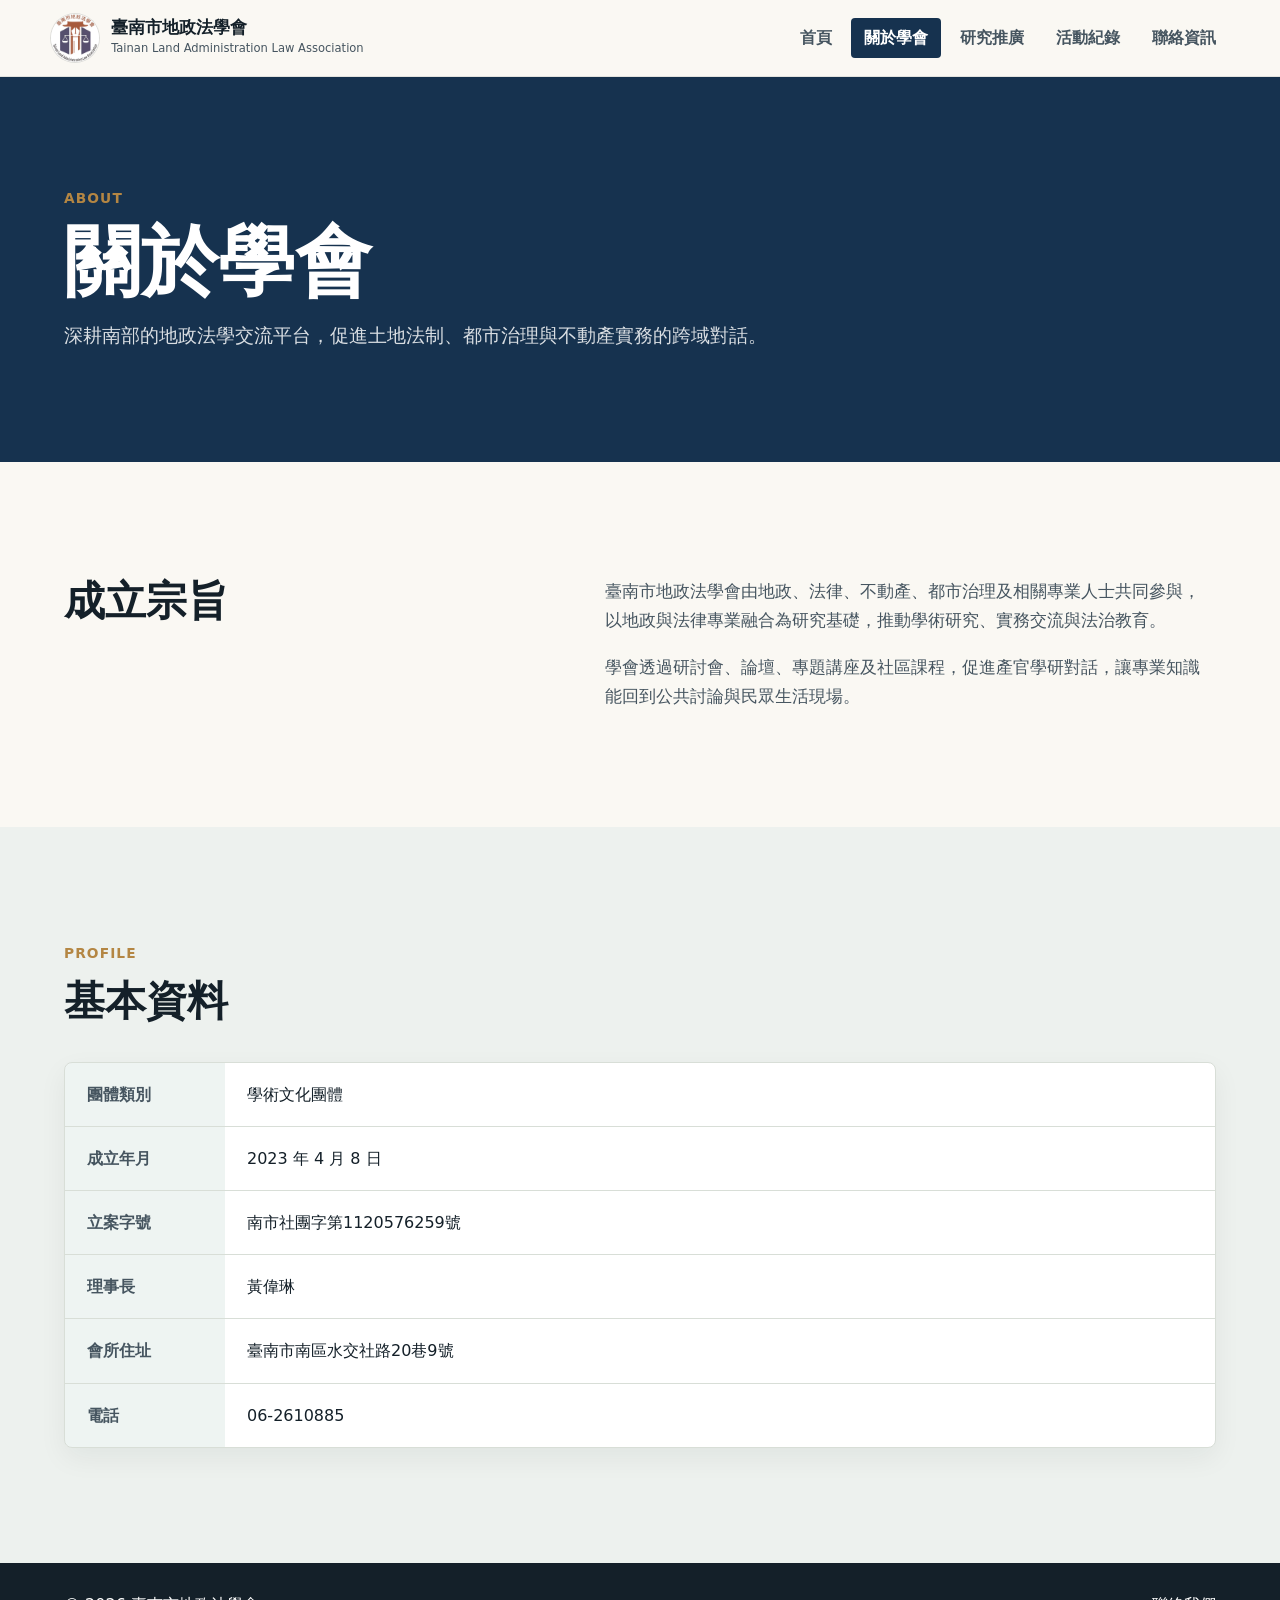
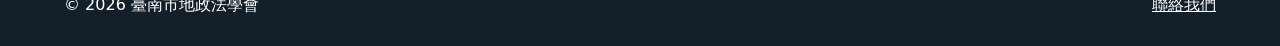
==== about.html @ 026fd6a2 "feat: convert site to multi-page navigation" ====
<!doctype html>
<html lang="zh-Hant-TW">
  <head>
    <meta charset="utf-8" />
    <meta name="viewport" content="width=device-width, initial-scale=1" />
    <title>關於學會｜臺南市地政法學會</title>
    <meta name="description" content="臺南市地政法學會簡介、成立宗旨與基本資料。" />
    <link rel="icon" href="assets/images/TLALA_LOGO_circle.png" type="image/png" />
    <link rel="apple-touch-icon" href="assets/images/TLALA_LOGO_circle_180.png" />
    <link rel="stylesheet" href="assets/css/styles.css" />
  </head>
  <body>
    <header class="site-header">
      <a class="brand" href="index.html" aria-label="臺南市地政法學會首頁">
        <img class="brand-logo" src="assets/images/TLALA_LOGO_circle.png" alt="臺南市地政法學會標誌" />
        <span>
          <strong>臺南市地政法學會</strong>
          <small>Tainan Land Administration Law Association</small>
        </span>
      </a>
      <button class="nav-toggle" type="button" aria-expanded="false" aria-controls="site-nav" data-nav-toggle>
        <span></span>
        <span></span>
        <span></span>
      </button>
      <nav id="site-nav" class="site-nav" data-nav>
        <a href="index.html">首頁</a>
        <a class="active" href="about.html">關於學會</a>
        <a href="focus.html">研究推廣</a>
        <a href="events.html">活動紀錄</a>
        <a href="contact.html">聯絡資訊</a>
      </nav>
    </header>

    <main>
      <section class="page-hero">
        <p class="eyebrow">About</p>
        <h1>關於學會</h1>
        <p>深耕南部的地政法學交流平台，促進土地法制、都市治理與不動產實務的跨域對話。</p>
      </section>

      <section class="section split">
        <div>
          <h2>成立宗旨</h2>
        </div>
        <div class="section-copy">
          <p>
            臺南市地政法學會由地政、法律、不動產、都市治理及相關專業人士共同參與，以地政與法律專業融合為研究基礎，推動學術研究、實務交流與法治教育。
          </p>
          <p>
            學會透過研討會、論壇、專題講座及社區課程，促進產官學研對話，讓專業知識能回到公共討論與民眾生活現場。
          </p>
        </div>
      </section>

      <section class="section muted">
        <div class="section-heading">
          <p class="eyebrow">Profile</p>
          <h2>基本資料</h2>
        </div>
        <div class="profile-table">
          <dl>
            <div><dt>團體類別</dt><dd>學術文化團體</dd></div>
            <div><dt>成立年月</dt><dd>2023 年 4 月 8 日</dd></div>
            <div><dt>立案字號</dt><dd>南市社團字第1120576259號</dd></div>
            <div><dt>理事長</dt><dd>黃偉琳</dd></div>
            <div><dt>會所住址</dt><dd>臺南市南區水交社路20巷9號</dd></div>
            <div><dt>電話</dt><dd>06-2610885</dd></div>
          </dl>
        </div>
      </section>
    </main>

    <footer class="site-footer">
      <p>© <span data-year></span> 臺南市地政法學會</p>
      <a href="contact.html">聯絡我們</a>
    </footer>
    <script src="assets/js/main.js"></script>
  </body>
</html>
---- assets/css/styles.css ----
:root {
  --ink: #142029;
  --ink-soft: #465560;
  --paper: #faf8f3;
  --surface: #ffffff;
  --mist: #edf1ee;
  --line: #d8ded7;
  --navy: #16324f;
  --green: #2f6f5e;
  --gold: #b48643;
  --shadow: 0 18px 45px rgba(20, 32, 41, 0.12);
  color-scheme: light;
  font-family: "Noto Sans TC", "Microsoft JhengHei", "PingFang TC", system-ui, sans-serif;
}

* {
  box-sizing: border-box;
}

html {
  scroll-behavior: smooth;
}

body {
  margin: 0;
  background: var(--paper);
  color: var(--ink);
  line-height: 1.7;
}

a {
  color: inherit;
}

.site-header {
  position: sticky;
  top: 0;
  z-index: 10;
  display: flex;
  align-items: center;
  justify-content: space-between;
  gap: 24px;
  padding: 14px clamp(18px, 4vw, 56px);
  background: rgba(250, 248, 243, 0.97);
  border-bottom: 1px solid rgba(20, 32, 41, 0.1);
  box-shadow: 0 1px 0 rgba(20, 32, 41, 0.04);
  backdrop-filter: blur(16px);
}

.brand {
  display: inline-flex;
  align-items: center;
  gap: 12px;
  min-width: 0;
  text-decoration: none;
}

.brand-logo {
  width: 48px;
  height: 48px;
  flex: 0 0 48px;
  object-fit: cover;
  border-radius: 50%;
  background: #fff;
  box-shadow: 0 0 0 1px rgba(20, 32, 41, 0.12);
}

.brand strong,
.brand small {
  display: block;
}

.brand strong {
  font-size: 1.05rem;
  line-height: 1.3;
  letter-spacing: 0;
}

.brand small {
  font-size: 0.72rem;
  color: var(--ink-soft);
}

.site-nav {
  display: flex;
  align-items: center;
  gap: 6px;
  font-weight: 800;
}

.site-nav a {
  display: inline-flex;
  align-items: center;
  min-height: 40px;
  padding: 0 13px;
  border-radius: 4px;
  text-decoration: none;
  color: var(--ink-soft);
}

.site-nav a:hover,
.site-nav a.active {
  background: var(--navy);
  color: #fff;
}

.nav-toggle {
  display: none;
  width: 42px;
  height: 42px;
  border: 1px solid var(--line);
  border-radius: 50%;
  background: transparent;
  color: var(--ink);
  padding: 10px;
}

.nav-toggle span {
  display: block;
  height: 2px;
  margin: 5px 0;
  background: currentColor;
}

.hero {
  position: relative;
  min-height: 640px;
  display: grid;
  align-items: center;
  overflow: hidden;
  color: #fff;
}

.hero-image,
.hero-overlay {
  position: absolute;
  inset: 0;
}

.hero-image {
  width: 100%;
  height: 100%;
  object-fit: cover;
}

.hero-overlay {
  background:
    linear-gradient(90deg, rgba(15, 31, 45, 0.9), rgba(15, 31, 45, 0.56) 52%, rgba(15, 31, 45, 0.18)),
    linear-gradient(0deg, rgba(20, 32, 41, 0.42), rgba(20, 32, 41, 0.04) 34%);
}

.hero-content {
  position: relative;
  width: min(1100px, calc(100% - 36px));
  margin: 0 auto;
}

.eyebrow {
  margin: 0 0 12px;
  color: var(--gold);
  font-size: 0.86rem;
  font-weight: 900;
  letter-spacing: 0.08em;
  text-transform: uppercase;
}

.hero .eyebrow {
  color: #e8c987;
}

h1,
h2,
h3,
p {
  margin-top: 0;
}

h1 {
  margin-bottom: 24px;
  font-size: clamp(3rem, 8vw, 6.4rem);
  line-height: 1.03;
  font-weight: 900;
  letter-spacing: 0;
}

h2 {
  margin-bottom: 18px;
  font-size: clamp(1.8rem, 3.2vw, 3.1rem);
  line-height: 1.18;
  letter-spacing: 0;
}

h3 {
  margin-bottom: 8px;
  font-size: 1.22rem;
  line-height: 1.3;
}

.hero-copy,
.lead {
  max-width: 720px;
  color: var(--ink-soft);
  font-size: clamp(1.05rem, 1.6vw, 1.24rem);
}

.hero-copy {
  color: rgba(255, 255, 255, 0.9);
}

.hero-actions,
.section-actions {
  display: flex;
  flex-wrap: wrap;
  gap: 14px;
  margin-top: 34px;
}

.button {
  display: inline-flex;
  align-items: center;
  justify-content: center;
  min-height: 48px;
  padding: 0 20px;
  border: 1px solid currentColor;
  border-radius: 4px;
  text-decoration: none;
  font-weight: 900;
}

.button.primary {
  background: #fff;
  color: var(--navy);
  border-color: #fff;
}

.button.secondary {
  color: #fff;
}

.button.dark {
  background: var(--navy);
  color: #fff;
  border-color: var(--navy);
}

.quick-facts {
  display: grid;
  grid-template-columns: repeat(4, minmax(0, 1fr));
  gap: 1px;
  background: var(--line);
  border-bottom: 1px solid var(--line);
}

.quick-facts article {
  background: var(--surface);
  padding: 24px clamp(18px, 3vw, 34px);
}

.quick-facts span,
.contact-card span {
  display: block;
  margin-bottom: 5px;
  color: var(--ink-soft);
  font-size: 0.9rem;
}

.quick-facts strong,
.contact-card strong {
  display: block;
  font-size: 1.06rem;
}

.section {
  padding: clamp(64px, 9vw, 116px) clamp(18px, 5vw, 72px);
}

.page-hero {
  padding: clamp(64px, 9vw, 110px) clamp(18px, 5vw, 72px);
  background: var(--navy);
  color: #fff;
}

.page-hero h1 {
  font-size: clamp(2.8rem, 6vw, 5.2rem);
  margin-bottom: 18px;
}

.page-hero p:last-child {
  max-width: 760px;
  margin-bottom: 0;
  color: rgba(255, 255, 255, 0.84);
  font-size: 1.18rem;
}

.intro-grid,
.split,
.resources,
.contact {
  display: grid;
  grid-template-columns: minmax(260px, 0.85fr) minmax(0, 1.15fr);
  gap: clamp(34px, 7vw, 96px);
  align-items: start;
}

.section-copy {
  font-size: 1.08rem;
  color: var(--ink-soft);
}

.section-copy p:last-child,
.contact p:last-child,
.section-heading p:last-child {
  margin-bottom: 0;
}

.muted {
  background: var(--mist);
}

.section-heading {
  max-width: 760px;
  margin-bottom: 36px;
}

.feature-links {
  display: grid;
  gap: 12px;
}

.feature-links a {
  display: grid;
  grid-template-columns: 56px 1fr;
  gap: 4px 18px;
  padding: 22px;
  background: var(--surface);
  border: 1px solid var(--line);
  border-radius: 8px;
  text-decoration: none;
  box-shadow: 0 10px 28px rgba(20, 32, 41, 0.06);
}

.feature-links span {
  grid-row: span 2;
  color: var(--gold);
  font-weight: 900;
}

.feature-links strong {
  font-size: 1.24rem;
}

.feature-links small {
  color: var(--ink-soft);
  font-size: 0.95rem;
}

.focus-grid,
.news-list {
  display: grid;
  grid-template-columns: repeat(3, minmax(0, 1fr));
  gap: 18px;
}

.focus-grid article,
.news-list article {
  min-height: 250px;
  padding: 30px;
  background: var(--surface);
  border: 1px solid var(--line);
  border-radius: 8px;
  box-shadow: 0 10px 28px rgba(20, 32, 41, 0.06);
}

.focus-grid h2,
.timeline h2 {
  font-size: 1.35rem;
}

.focus-grid p,
.timeline p,
.news-list p {
  color: var(--ink-soft);
}

.icon {
  display: grid;
  place-items: center;
  width: 46px;
  height: 46px;
  margin-bottom: 24px;
  border-radius: 50%;
  background: var(--green);
  color: #fff;
  font-weight: 900;
}

.news-list time,
.timeline time {
  color: var(--green);
  font-weight: 900;
}

.timeline {
  border-top: 1px solid var(--line);
}

.timeline article {
  display: grid;
  grid-template-columns: 150px minmax(0, 1fr);
  gap: 32px;
  padding: 28px 0;
  border-bottom: 1px solid var(--line);
}

.timeline p {
  margin-bottom: 0;
}

.resources {
  background: var(--navy);
  color: #fff;
}

.resources .eyebrow {
  color: #e8c987;
}

.resource-list {
  display: grid;
  gap: 12px;
}

.resource-list a {
  padding: 18px 20px;
  background: rgba(255, 255, 255, 0.08);
  border: 1px solid rgba(255, 255, 255, 0.18);
  border-radius: 8px;
  text-decoration: none;
  font-weight: 800;
}

.resource-list a:hover {
  background: rgba(255, 255, 255, 0.14);
}

.profile-table dl {
  margin: 0;
  background: var(--surface);
  border: 1px solid var(--line);
  border-radius: 8px;
  overflow: hidden;
  box-shadow: 0 10px 28px rgba(20, 32, 41, 0.06);
}

.profile-table div {
  display: grid;
  grid-template-columns: 160px minmax(0, 1fr);
  border-bottom: 1px solid var(--line);
}

.profile-table div:last-child {
  border-bottom: 0;
}

.profile-table dt,
.profile-table dd {
  margin: 0;
  padding: 18px 22px;
}

.profile-table dt {
  background: rgba(47, 111, 94, 0.08);
  color: var(--ink-soft);
  font-weight: 900;
}

.contact-card {
  display: grid;
  gap: 6px;
  margin: 0;
  padding: clamp(24px, 4vw, 36px);
  background: var(--surface);
  border: 1px solid var(--line);
  border-radius: 8px;
  box-shadow: var(--shadow);
  font-style: normal;
}

.contact-card strong:not(:last-child) {
  margin-bottom: 18px;
}

.site-footer {
  display: flex;
  justify-content: space-between;
  gap: 18px;
  padding: 28px clamp(18px, 5vw, 72px);
  background: var(--ink);
  color: #fff;
}

.site-footer p {
  margin: 0;
}

@media (max-width: 980px) {
  .nav-toggle {
    display: block;
  }

  .site-nav {
    position: absolute;
    top: 100%;
    left: 0;
    right: 0;
    display: none;
    flex-direction: column;
    align-items: stretch;
    gap: 0;
    padding: 10px 18px 18px;
    background: rgba(250, 248, 243, 0.98);
    border-bottom: 1px solid var(--line);
    box-shadow: 0 16px 34px rgba(20, 32, 41, 0.12);
  }

  .site-nav.is-open {
    display: flex;
  }

  .site-nav a {
    border-radius: 0;
    min-height: 46px;
  }

  .quick-facts,
  .intro-grid,
  .focus-grid,
  .news-list,
  .split,
  .resources,
  .contact {
    grid-template-columns: 1fr;
  }

  .hero {
    min-height: 560px;
  }
}

@media (max-width: 640px) {
  .site-header {
    padding: 12px 16px;
  }

  .brand small {
    display: none;
  }

  .brand-logo {
    width: 40px;
    height: 40px;
    flex-basis: 40px;
  }

  h1 {
    font-size: 3rem;
  }

  .hero {
    min-height: 500px;
  }

  .hero-content {
    width: min(100% - 32px, 1100px);
  }

  .quick-facts,
  .timeline article,
  .profile-table div {
    grid-template-columns: 1fr;
  }

  .profile-table dt {
    padding-bottom: 6px;
  }

  .profile-table dd {
    padding-top: 6px;
  }

  .site-footer {
    flex-direction: column;
  }
}
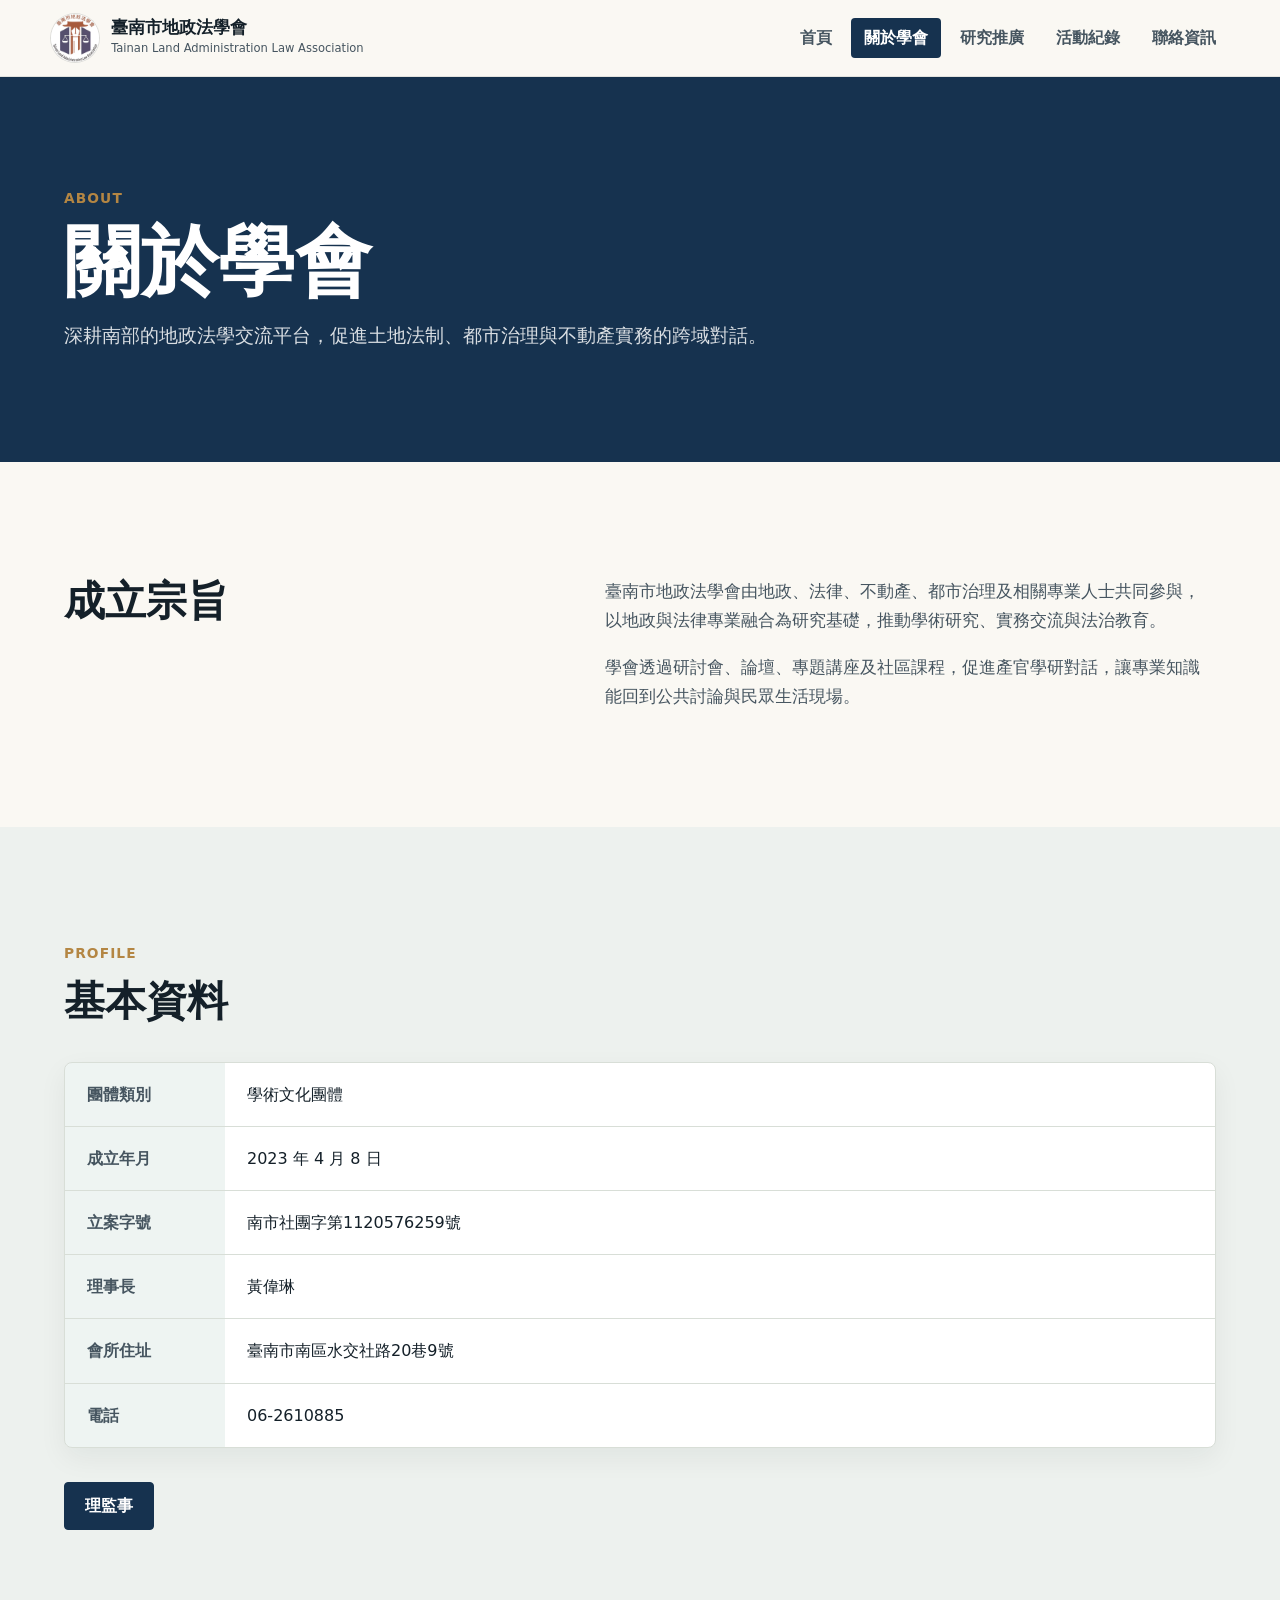
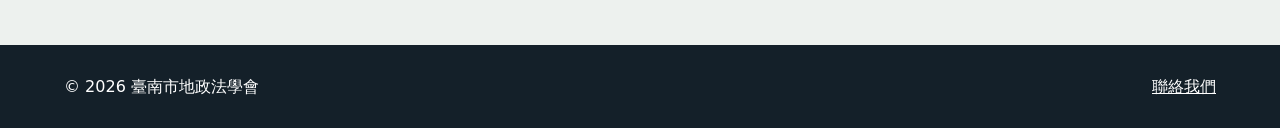
==== commit 36037fd0: "feat(site): add directors page and about dropdown navigation" ====
--- a/about.html
+++ b/about.html
@@ -25,7 +25,13 @@
       </button>
       <nav id="site-nav" class="site-nav" data-nav>
         <a href="index.html">首頁</a>
-        <a class="active" href="about.html">關於學會</a>
+        <div class="nav-dropdown">
+          <a class="active" href="about.html">關於學會</a>
+          <div class="nav-dropdown-menu">
+            <a class="active" href="about.html">學會簡介</a>
+            <a href="directors.html">理監事</a>
+          </div>
+        </div>
         <a href="focus.html">研究推廣</a>
         <a href="events.html">活動紀錄</a>
         <a href="contact.html">聯絡資訊</a>
@@ -68,6 +74,9 @@
             <div><dt>電話</dt><dd>06-2610885</dd></div>
           </dl>
         </div>
+        <div class="section-actions">
+          <a class="button dark" href="directors.html">理監事</a>
+        </div>
       </section>
     </main>
 
--- a/assets/css/styles.css
+++ b/assets/css/styles.css
@@ -104,6 +104,35 @@
   color: #fff;
 }
 
+.nav-dropdown {
+  position: relative;
+}
+
+.nav-dropdown-menu {
+  position: absolute;
+  top: calc(100% + 6px);
+  left: 0;
+  min-width: 160px;
+  display: none;
+  padding: 6px;
+  border: 1px solid var(--line);
+  border-radius: 6px;
+  background: #fff;
+  box-shadow: 0 10px 22px rgba(20, 32, 41, 0.12);
+  z-index: 20;
+}
+
+.nav-dropdown:hover .nav-dropdown-menu,
+.nav-dropdown:focus-within .nav-dropdown-menu {
+  display: grid;
+  gap: 4px;
+}
+
+.nav-dropdown-menu a {
+  min-height: 36px;
+  border-radius: 4px;
+}
+
 .nav-toggle {
   display: none;
   width: 42px;
@@ -124,35 +153,61 @@
 
 .hero {
   position: relative;
-  min-height: 640px;
-  display: grid;
-  align-items: center;
+  display: block;
   overflow: hidden;
-  color: #fff;
-}
-
-.hero-image,
-.hero-overlay {
+  background: var(--mist);
+}
+
+.hero::after {
+  content: "";
   position: absolute;
   inset: 0;
+  background: linear-gradient(90deg, rgba(20, 32, 41, 0.52) 0%, rgba(20, 32, 41, 0.22) 45%, rgba(20, 32, 41, 0.1) 100%);
+  pointer-events: none;
 }
 
 .hero-image {
+  display: block;
   width: 100%;
-  height: 100%;
-  object-fit: cover;
-}
-
-.hero-overlay {
-  background:
-    linear-gradient(90deg, rgba(15, 31, 45, 0.9), rgba(15, 31, 45, 0.56) 52%, rgba(15, 31, 45, 0.18)),
-    linear-gradient(0deg, rgba(20, 32, 41, 0.42), rgba(20, 32, 41, 0.04) 34%);
+  height: auto;
 }
 
 .hero-content {
-  position: relative;
-  width: min(1100px, calc(100% - 36px));
-  margin: 0 auto;
+  position: absolute;
+  left: clamp(18px, 5vw, 72px);
+  right: clamp(18px, 5vw, 72px);
+  bottom: clamp(24px, 5vw, 72px);
+  z-index: 1;
+  max-width: 820px;
+}
+
+.hero-content .eyebrow {
+  color: #8fd0ff;
+}
+
+.hero-title {
+  margin-bottom: 14px;
+}
+
+.hero-org-name {
+  display: block;
+  color: #e8c987;
+  font-size: clamp(2.1rem, 5vw, 3.4rem);
+  line-height: 1.08;
+  font-weight: 900;
+}
+
+.hero-tagline {
+  display: block;
+  color: #fff;
+  font-size: clamp(1.4rem, 3.1vw, 2.35rem);
+  line-height: 1.2;
+  font-weight: 700;
+}
+
+.hero-content .lead {
+  max-width: 760px;
+  color: rgba(255, 255, 255, 0.92);
 }
 
 .eyebrow {
@@ -162,10 +217,6 @@
   font-weight: 900;
   letter-spacing: 0.08em;
   text-transform: uppercase;
-}
-
-.hero .eyebrow {
-  color: #e8c987;
 }
 
 h1,
@@ -196,18 +247,12 @@
   line-height: 1.3;
 }
 
-.hero-copy,
 .lead {
   max-width: 720px;
   color: var(--ink-soft);
   font-size: clamp(1.05rem, 1.6vw, 1.24rem);
 }
 
-.hero-copy {
-  color: rgba(255, 255, 255, 0.9);
-}
-
-.hero-actions,
 .section-actions {
   display: flex;
   flex-wrap: wrap;
@@ -243,20 +288,6 @@
   border-color: var(--navy);
 }
 
-.quick-facts {
-  display: grid;
-  grid-template-columns: repeat(4, minmax(0, 1fr));
-  gap: 1px;
-  background: var(--line);
-  border-bottom: 1px solid var(--line);
-}
-
-.quick-facts article {
-  background: var(--surface);
-  padding: 24px clamp(18px, 3vw, 34px);
-}
-
-.quick-facts span,
 .contact-card span {
   display: block;
   margin-bottom: 5px;
@@ -264,7 +295,6 @@
   font-size: 0.9rem;
 }
 
-.quick-facts strong,
 .contact-card strong {
   display: block;
   font-size: 1.06rem;
@@ -292,7 +322,6 @@
   font-size: 1.18rem;
 }
 
-.intro-grid,
 .split,
 .resources,
 .contact {
@@ -322,38 +351,6 @@
   margin-bottom: 36px;
 }
 
-.feature-links {
-  display: grid;
-  gap: 12px;
-}
-
-.feature-links a {
-  display: grid;
-  grid-template-columns: 56px 1fr;
-  gap: 4px 18px;
-  padding: 22px;
-  background: var(--surface);
-  border: 1px solid var(--line);
-  border-radius: 8px;
-  text-decoration: none;
-  box-shadow: 0 10px 28px rgba(20, 32, 41, 0.06);
-}
-
-.feature-links span {
-  grid-row: span 2;
-  color: var(--gold);
-  font-weight: 900;
-}
-
-.feature-links strong {
-  font-size: 1.24rem;
-}
-
-.feature-links small {
-  color: var(--ink-soft);
-  font-size: 0.95rem;
-}
-
 .focus-grid,
 .news-list {
   display: grid;
@@ -363,6 +360,8 @@
 
 .focus-grid article,
 .news-list article {
+  display: grid;
+  grid-template-rows: auto auto 1fr auto;
   min-height: 250px;
   padding: 30px;
   background: var(--surface);
@@ -372,14 +371,26 @@
 }
 
 .focus-grid h2,
-.timeline h2 {
+.event-card h2 {
   font-size: 1.35rem;
 }
 
 .focus-grid p,
-.timeline p,
+.event-card p,
 .news-list p {
   color: var(--ink-soft);
+}
+
+.card-link {
+  justify-self: end;
+  align-self: end;
+  color: var(--green);
+  font-weight: 900;
+  text-decoration: none;
+}
+
+.card-link:hover {
+  text-decoration: underline;
 }
 
 .icon {
@@ -395,25 +406,105 @@
 }
 
 .news-list time,
-.timeline time {
+.event-card time {
   color: var(--green);
   font-weight: 900;
 }
 
-.timeline {
-  border-top: 1px solid var(--line);
-}
-
-.timeline article {
-  display: grid;
-  grid-template-columns: 150px minmax(0, 1fr);
-  gap: 32px;
-  padding: 28px 0;
-  border-bottom: 1px solid var(--line);
-}
-
-.timeline p {
+.event-list {
+  display: grid;
+  gap: 22px;
+}
+
+.event-card {
+  display: grid;
+  grid-template-columns: minmax(220px, 0.42fr) minmax(0, 1fr);
+  background: var(--surface);
+  border: 1px solid var(--line);
+  border-radius: 8px;
+  overflow: hidden;
+  box-shadow: 0 10px 28px rgba(20, 32, 41, 0.06);
+}
+
+.event-card.text-only {
+  grid-template-columns: 1fr;
+}
+
+.event-media {
+  margin: 0;
+  background: var(--surface);
+  border-right: 1px solid var(--line);
+}
+
+.event-media img {
+  display: block;
+  width: 100%;
+  height: 100%;
+  min-height: 360px;
+  object-fit: cover;
+  object-position: top center;
+  background: var(--mist);
+}
+
+.event-body {
+  padding: clamp(24px, 4vw, 36px);
+}
+
+.event-body p:last-child,
+.event-details,
+.event-links {
   margin-bottom: 0;
+}
+
+.event-details {
+  display: grid;
+  gap: 10px;
+  margin: 22px 0 0;
+}
+
+.event-details div {
+  display: grid;
+  grid-template-columns: 90px minmax(0, 1fr);
+  gap: 14px;
+}
+
+.event-details dt,
+.event-details dd {
+  margin: 0;
+}
+
+.event-details dt {
+  color: var(--ink);
+  font-weight: 900;
+}
+
+.event-details dd {
+  color: var(--ink-soft);
+}
+
+.event-links {
+  display: flex;
+  flex-wrap: wrap;
+  gap: 10px;
+  margin-top: 22px;
+}
+
+.event-links a {
+  display: inline-flex;
+  align-items: center;
+  min-height: 40px;
+  padding: 0 14px;
+  border: 1px solid var(--line);
+  border-radius: 4px;
+  background: rgba(47, 111, 94, 0.08);
+  color: var(--green);
+  text-decoration: none;
+  font-weight: 900;
+}
+
+.event-links a:hover {
+  background: var(--green);
+  color: #fff;
 }
 
 .resources {
@@ -472,6 +563,39 @@
   background: rgba(47, 111, 94, 0.08);
   color: var(--ink-soft);
   font-weight: 900;
+}
+
+.table-wrap {
+  overflow-x: auto;
+  border: 1px solid var(--line);
+  border-radius: 8px;
+  background: var(--surface);
+  box-shadow: 0 10px 28px rgba(20, 32, 41, 0.06);
+}
+
+.member-table {
+  width: 100%;
+  min-width: 640px;
+  border-collapse: collapse;
+}
+
+.member-table th,
+.member-table td {
+  padding: 12px 14px;
+  border-bottom: 1px solid var(--line);
+  text-align: left;
+  vertical-align: top;
+}
+
+.member-table th {
+  background: rgba(47, 111, 94, 0.1);
+  color: var(--ink);
+  font-weight: 900;
+  white-space: nowrap;
+}
+
+.member-table tbody tr:last-child td {
+  border-bottom: 0;
 }
 
 .contact-card {
@@ -532,19 +656,52 @@
     min-height: 46px;
   }
 
-  .quick-facts,
-  .intro-grid,
+  .nav-dropdown {
+    width: 100%;
+  }
+
+  .nav-dropdown-menu {
+    position: static;
+    display: grid;
+    gap: 0;
+    min-width: 0;
+    margin: 0 0 0 12px;
+    padding: 0;
+    border: 0;
+    border-radius: 0;
+    box-shadow: none;
+    background: transparent;
+  }
+
+  .nav-dropdown-menu a {
+    min-height: 40px;
+    font-size: 0.95rem;
+  }
+
   .focus-grid,
   .news-list,
+  .event-card,
   .split,
   .resources,
   .contact {
     grid-template-columns: 1fr;
   }
 
-  .hero {
-    min-height: 560px;
-  }
+  .event-media {
+    border-right: 0;
+    border-bottom: 1px solid var(--line);
+  }
+
+  .event-media img {
+    height: auto;
+    min-height: 0;
+    aspect-ratio: 3 / 4;
+  }
+
+  .hero-content {
+    right: 18px;
+  }
+
 }
 
 @media (max-width: 640px) {
@@ -566,16 +723,23 @@
     font-size: 3rem;
   }
 
-  .hero {
-    min-height: 500px;
-  }
-
   .hero-content {
-    width: min(100% - 32px, 1100px);
-  }
-
-  .quick-facts,
-  .timeline article,
+    left: 16px;
+    right: 16px;
+    bottom: 16px;
+  }
+
+  .hero-org-name {
+    font-size: clamp(1.6rem, 8vw, 2.2rem);
+    line-height: 1.12;
+  }
+
+  .hero-tagline {
+    font-size: clamp(1.2rem, 6vw, 1.8rem);
+    line-height: 1.25;
+  }
+
+  .event-details div,
   .profile-table div {
     grid-template-columns: 1fr;
   }
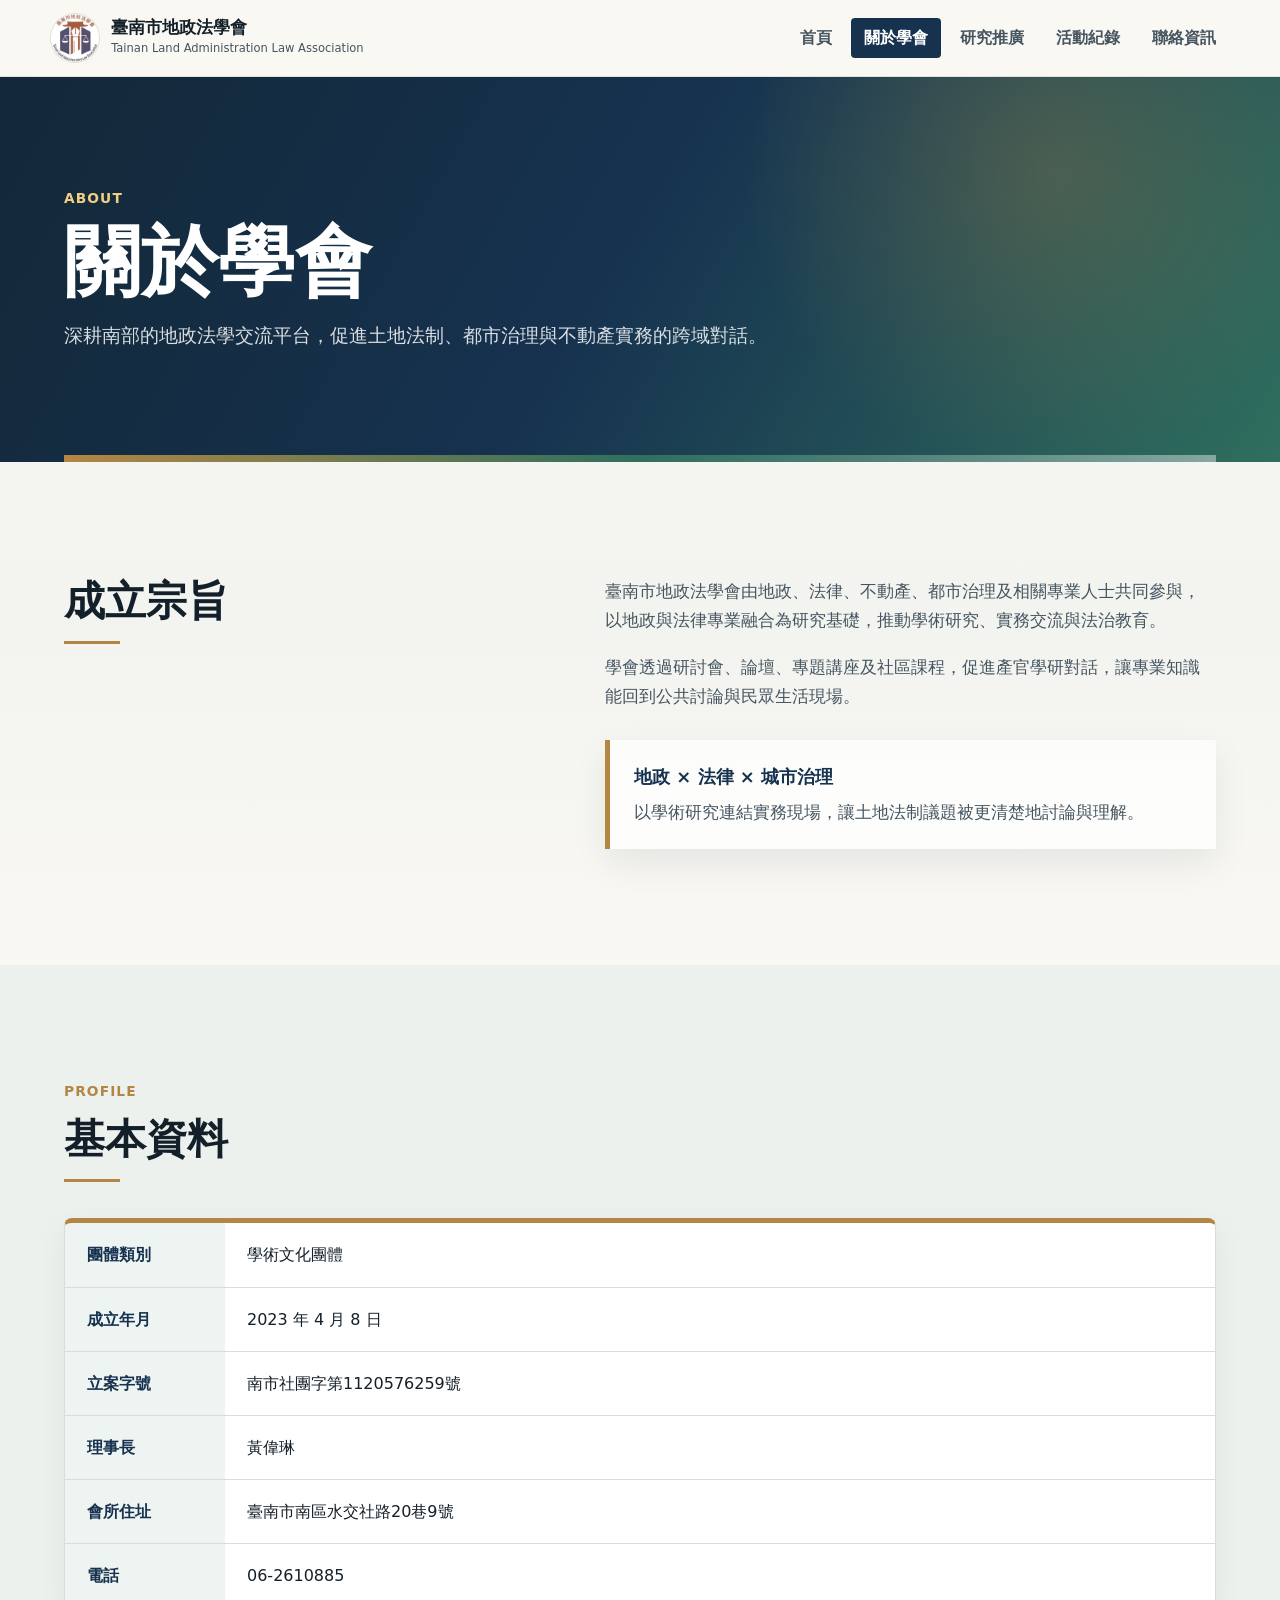
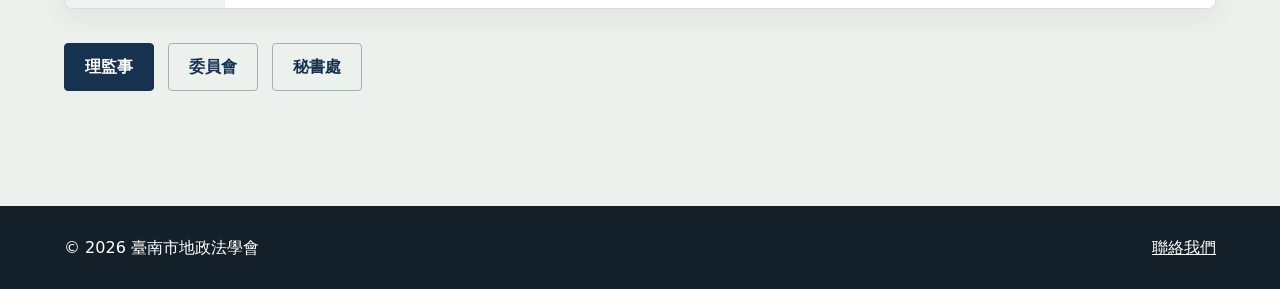
==== commit c33cae35: "feat: update about section pages" ====
--- a/about.html
+++ b/about.html
@@ -9,7 +9,7 @@
     <link rel="apple-touch-icon" href="assets/images/TLALA_LOGO_circle_180.png" />
     <link rel="stylesheet" href="assets/css/styles.css" />
   </head>
-  <body>
+  <body class="about-suite">
     <header class="site-header">
       <a class="brand" href="index.html" aria-label="臺南市地政法學會首頁">
         <img class="brand-logo" src="assets/images/TLALA_LOGO_circle.png" alt="臺南市地政法學會標誌" />
@@ -30,6 +30,8 @@
           <div class="nav-dropdown-menu">
             <a class="active" href="about.html">學會簡介</a>
             <a href="directors.html">理監事</a>
+            <a href="committee.html">委員會</a>
+            <a href="secretariat.html">秘書處</a>
           </div>
         </div>
         <a href="focus.html">研究推廣</a>
@@ -39,13 +41,13 @@
     </header>
 
     <main>
-      <section class="page-hero">
+      <section class="page-hero about-hero">
         <p class="eyebrow">About</p>
         <h1>關於學會</h1>
         <p>深耕南部的地政法學交流平台，促進土地法制、都市治理與不動產實務的跨域對話。</p>
       </section>
 
-      <section class="section split">
+      <section class="section split about-intro">
         <div>
           <h2>成立宗旨</h2>
         </div>
@@ -56,6 +58,10 @@
           <p>
             學會透過研討會、論壇、專題講座及社區課程，促進產官學研對話，讓專業知識能回到公共討論與民眾生活現場。
           </p>
+          <div class="about-note">
+            <strong>地政 × 法律 × 城市治理</strong>
+            <span>以學術研究連結實務現場，讓土地法制議題被更清楚地討論與理解。</span>
+          </div>
         </div>
       </section>
 
@@ -76,6 +82,8 @@
         </div>
         <div class="section-actions">
           <a class="button dark" href="directors.html">理監事</a>
+          <a class="button outline" href="committee.html">委員會</a>
+          <a class="button outline" href="secretariat.html">秘書處</a>
         </div>
       </section>
     </main>
--- a/assets/css/styles.css
+++ b/assets/css/styles.css
@@ -288,6 +288,18 @@
   border-color: var(--navy);
 }
 
+.button.outline {
+  background: transparent;
+  color: var(--navy);
+  border-color: rgba(22, 50, 79, 0.34);
+}
+
+.button.outline:hover {
+  background: var(--navy);
+  color: #fff;
+  border-color: var(--navy);
+}
+
 .contact-card span {
   display: block;
   margin-bottom: 5px;
@@ -320,6 +332,192 @@
   margin-bottom: 0;
   color: rgba(255, 255, 255, 0.84);
   font-size: 1.18rem;
+}
+
+.about-suite {
+  background:
+    linear-gradient(180deg, rgba(250, 248, 243, 0) 0, rgba(237, 241, 238, 0.58) 620px, rgba(250, 248, 243, 0) 980px),
+    var(--paper);
+}
+
+.about-suite .about-hero {
+  position: relative;
+  overflow: hidden;
+  min-height: 360px;
+  display: grid;
+  align-content: end;
+  background:
+    radial-gradient(circle at 82% 24%, rgba(180, 134, 67, 0.28), rgba(180, 134, 67, 0) 28%),
+    linear-gradient(120deg, #132838 0%, #16324f 48%, #2f6f5e 100%);
+}
+
+.about-suite .about-hero::after {
+  content: "";
+  position: absolute;
+  left: clamp(18px, 5vw, 72px);
+  right: clamp(18px, 5vw, 72px);
+  bottom: 0;
+  height: 7px;
+  background: linear-gradient(90deg, var(--gold), var(--green), rgba(255, 255, 255, 0.42));
+}
+
+.about-suite .page-hero h1,
+.about-suite .page-hero p {
+  position: relative;
+  z-index: 1;
+}
+
+.about-suite .page-hero .eyebrow {
+  color: #f0ce83;
+}
+
+.about-intro {
+  position: relative;
+}
+
+.about-intro h2::after,
+.about-suite .section-heading h2::after {
+  content: "";
+  display: block;
+  width: 56px;
+  height: 3px;
+  margin-top: 16px;
+  background: var(--gold);
+}
+
+.about-note {
+  display: grid;
+  gap: 6px;
+  margin-top: 28px;
+  padding: 22px 24px;
+  border-left: 5px solid var(--gold);
+  background: rgba(255, 255, 255, 0.76);
+  box-shadow: 0 14px 32px rgba(20, 32, 41, 0.08);
+}
+
+.about-note strong {
+  color: var(--navy);
+  font-size: 1.12rem;
+}
+
+.about-note span {
+  color: var(--ink-soft);
+}
+
+.about-suite .profile-table dl,
+.about-suite .table-wrap,
+.committee-card,
+.office-grid article {
+  border-top: 5px solid var(--gold);
+}
+
+.about-suite .profile-table dt {
+  color: var(--navy);
+}
+
+.about-suite .profile-table dd {
+  background: linear-gradient(90deg, rgba(255, 255, 255, 0.86), #fff);
+}
+
+.about-suite .member-table tbody tr:nth-child(even) td {
+  background: rgba(237, 241, 238, 0.5);
+}
+
+.about-suite .member-table td:nth-child(2),
+.about-suite .member-table td:nth-child(3) {
+  font-weight: 800;
+  color: var(--navy);
+}
+
+.committee-section {
+  background: linear-gradient(180deg, rgba(237, 241, 238, 0.58), rgba(250, 248, 243, 0));
+}
+
+.committee-grid,
+.office-grid {
+  display: grid;
+  grid-template-columns: repeat(3, minmax(0, 1fr));
+  gap: 18px;
+}
+
+.committee-card {
+  display: grid;
+  align-content: start;
+  min-height: 330px;
+  padding: 28px;
+  background: var(--surface);
+  border: 1px solid var(--line);
+  border-top-color: var(--gold);
+  border-radius: 8px;
+  box-shadow: 0 14px 34px rgba(20, 32, 41, 0.08);
+}
+
+.committee-number {
+  width: fit-content;
+  margin-bottom: 24px;
+  padding: 4px 10px;
+  background: rgba(47, 111, 94, 0.1);
+  color: var(--green);
+  font-weight: 900;
+}
+
+.committee-card h2 {
+  font-size: 1.45rem;
+}
+
+.committee-card dl {
+  display: grid;
+  gap: 16px;
+  margin: 18px 0 0;
+}
+
+.committee-card div {
+  display: grid;
+  gap: 5px;
+}
+
+.committee-card dt,
+.committee-card dd {
+  margin: 0;
+}
+
+.committee-card dt,
+.office-grid span {
+  color: var(--ink-soft);
+  font-weight: 900;
+}
+
+.committee-card dd {
+  color: var(--ink);
+}
+
+.office-grid article {
+  min-height: 180px;
+  padding: 28px;
+  background:
+    linear-gradient(135deg, rgba(47, 111, 94, 0.08), rgba(180, 134, 67, 0.1)),
+    var(--surface);
+  border: 1px solid var(--line);
+  border-top-color: var(--gold);
+  border-radius: 8px;
+  box-shadow: 0 14px 34px rgba(20, 32, 41, 0.08);
+}
+
+.office-grid span,
+.office-grid strong {
+  display: block;
+}
+
+.office-grid strong {
+  margin-top: 18px;
+  color: var(--navy);
+  font-size: 2rem;
+  line-height: 1.2;
+}
+
+.committee-card,
+.office-grid article {
+  border-top: 5px solid var(--gold);
 }
 
 .split,
@@ -596,6 +794,31 @@
 
 .member-table tbody tr:last-child td {
   border-bottom: 0;
+}
+
+.about-suite .profile-table dl,
+.about-suite .table-wrap {
+  border-top: 5px solid var(--gold);
+}
+
+.tenure-label {
+  font-size: clamp(0.95rem, 1.3vw, 1.15rem);
+  color: var(--ink-soft);
+  font-weight: 700;
+}
+
+.directors-page .section {
+  padding-top: clamp(40px, 5.4vw, 64px);
+  padding-bottom: clamp(40px, 5.4vw, 64px);
+}
+
+.directors-page .section-heading {
+  margin-bottom: 20px;
+}
+
+.directors-page .member-table th,
+.directors-page .member-table td {
+  padding: 9px 12px;
 }
 
 .contact-card {
@@ -680,6 +903,8 @@
 
   .focus-grid,
   .news-list,
+  .committee-grid,
+  .office-grid,
   .event-card,
   .split,
   .resources,
@@ -702,6 +927,10 @@
     right: 18px;
   }
 
+  .committee-card {
+    min-height: 0;
+  }
+
 }
 
 @media (max-width: 640px) {
@@ -739,6 +968,24 @@
     line-height: 1.25;
   }
 
+  .about-suite .about-hero {
+    min-height: 310px;
+  }
+
+  .about-suite .page-hero h1 {
+    font-size: 2.8rem;
+  }
+
+  .committee-card,
+  .office-grid article,
+  .about-note {
+    padding: 22px;
+  }
+
+  .office-grid strong {
+    font-size: 1.65rem;
+  }
+
   .event-details div,
   .profile-table div {
     grid-template-columns: 1fr;
